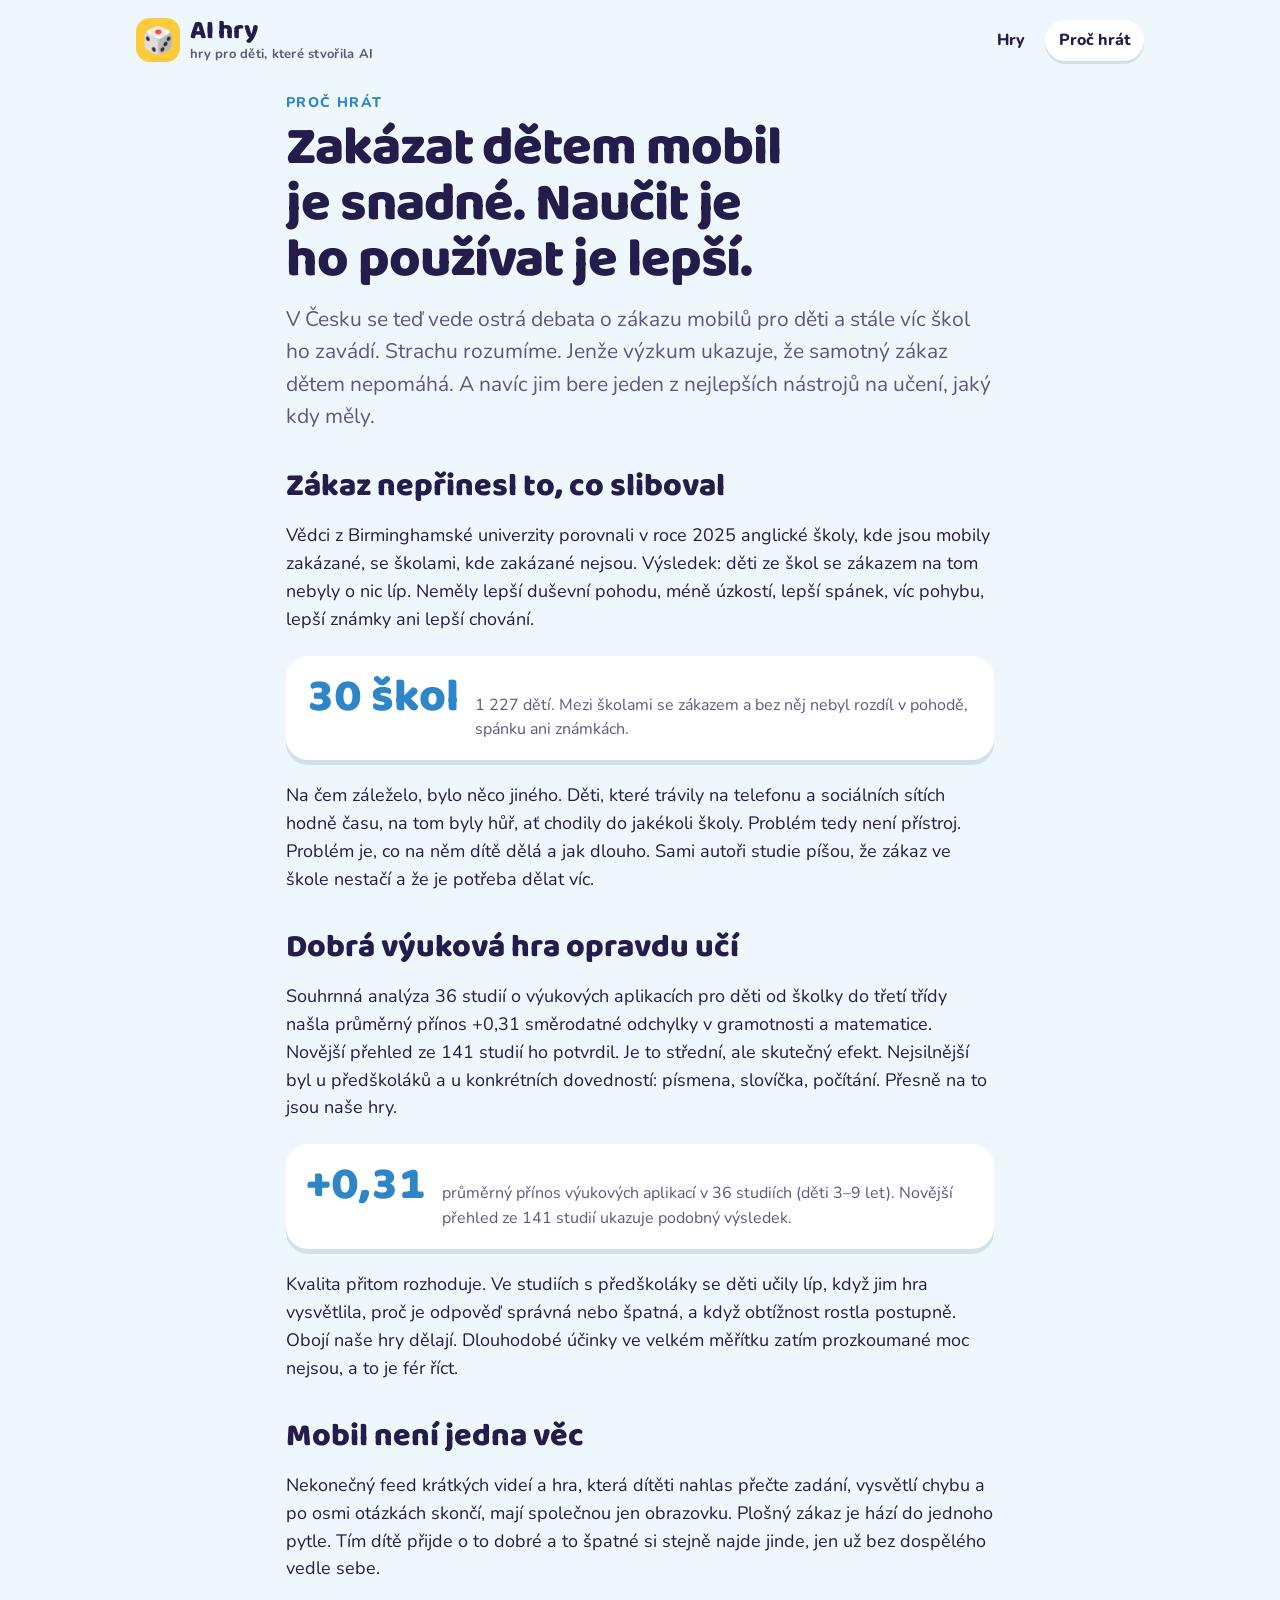
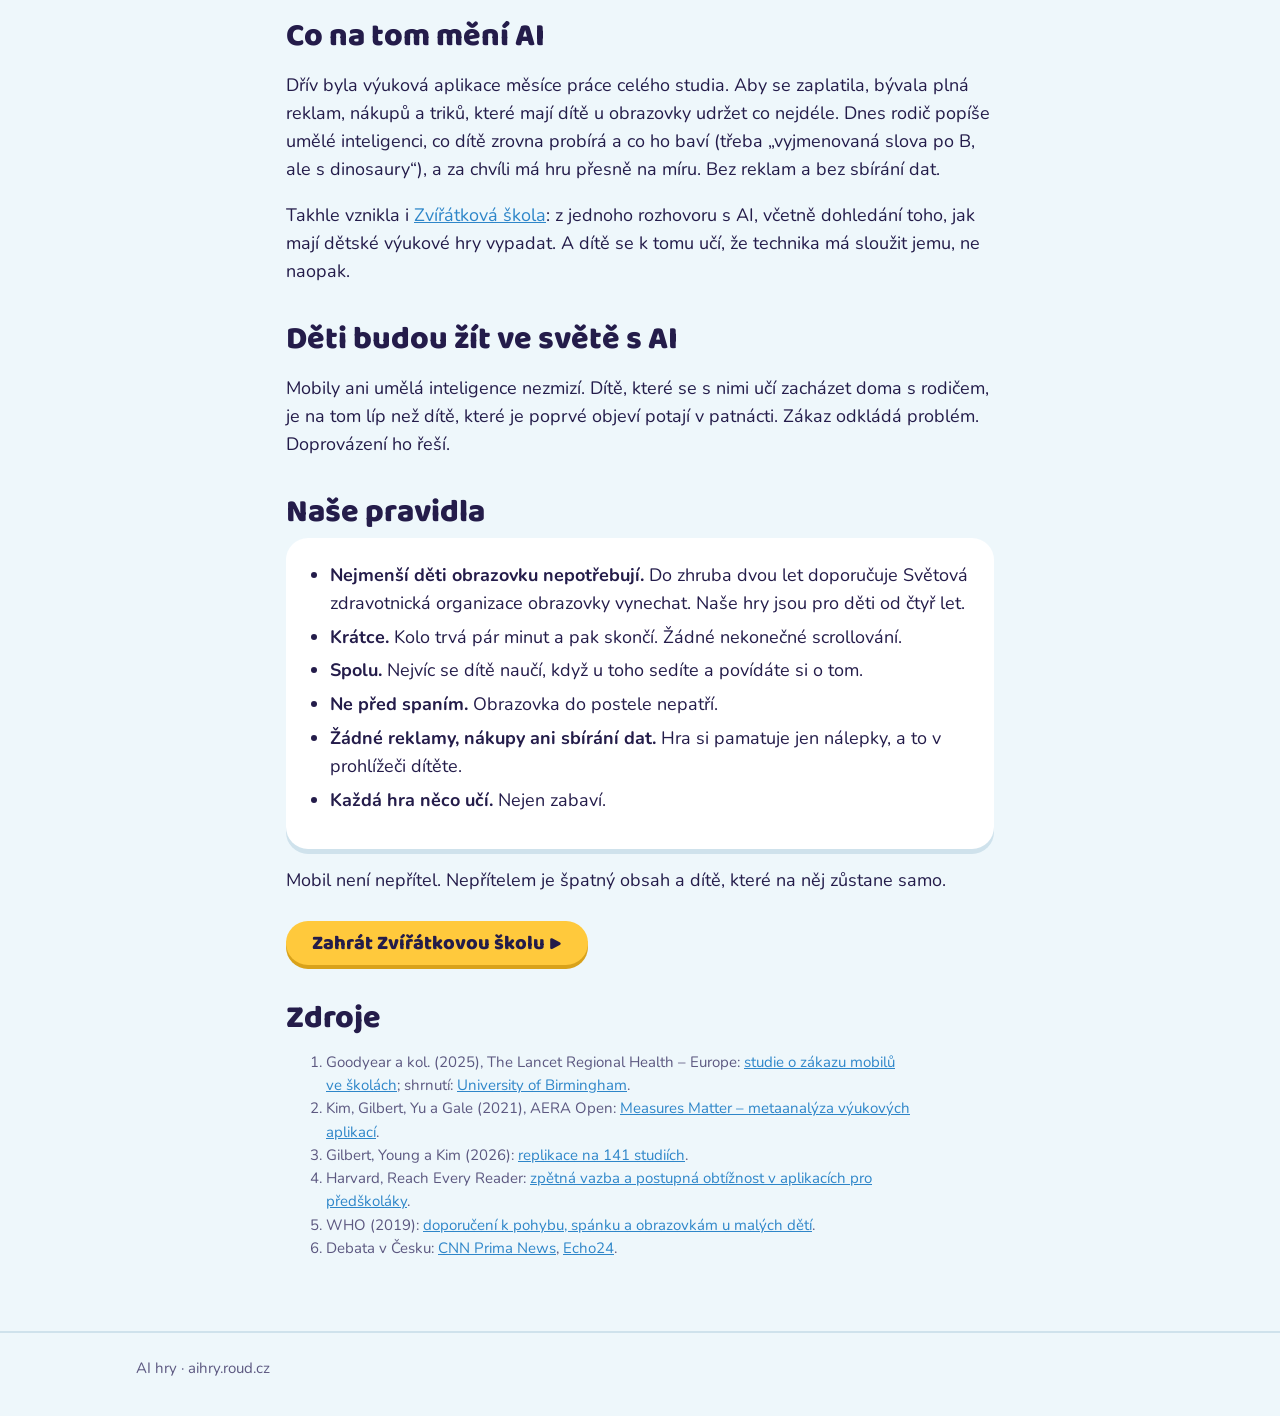
==== proc-hrat/index.html @ 156fb783 "Turn repo into aihry.roud.cz: game catalog and article Catalog of kids' learning games filterable by" ====
<!doctype html>
<html lang="cs">
<head>
<meta charset="utf-8">
<meta name="viewport" content="width=device-width, initial-scale=1, viewport-fit=cover">
<title>Proč AI hry pro děti</title>
<meta name="claude:viewport-fit-sides" content="cover">
<meta name="description" content="Plošný zákaz mobilů dětem nepomáhá. Dobrá výuková hra ano. Co říká výzkum a jaká pravidla dodržujeme.">
<link rel="stylesheet" href="https://fonts.googleapis.com/css2?family=Baloo+2:wght@600;800&family=Nunito:wght@600;700;800&display=swap">
<link rel="stylesheet" href="../assets/site.css">
</head>
<body>
<header class="top">
  <div class="wrap">
    <a class="brand" href="../">
      <span class="mark" aria-hidden="true">🎲</span>
      <span><b>AI hry</b><small>hry pro děti, které stvořila AI</small></span>
    </a>
    <nav class="nav" aria-label="Hlavní">
      <a href="../">Hry</a>
      <a href="./" aria-current="page">Proč hrát</a>
    </nav>
  </div>
</header>

<main class="article">
  <div class="wrap">
    <div class="kicker">Proč hrát</div>
    <h1>Zakázat dětem mobil je snadné. Naučit je ho používat je lepší.</h1>
    <p class="lead">V Česku se teď vede ostrá debata o zákazu mobilů pro děti a stále víc škol ho zavádí. Strachu rozumíme. Jenže výzkum ukazuje, že samotný zákaz dětem nepomáhá. A navíc jim bere jeden z nejlepších nástrojů na učení, jaký kdy měly.</p>

    <h2>Zákaz nepřinesl to, co sliboval</h2>
    <p>Vědci z Birminghamské univerzity porovnali v roce 2025 anglické školy, kde jsou mobily zakázané, se školami, kde zakázané nejsou. Výsledek: děti ze škol se zákazem na tom nebyly o nic líp. Neměly lepší duševní pohodu, méně úzkostí, lepší spánek, víc pohybu, lepší známky ani lepší chování.</p>
    <div class="fact"><b>30 škol</b><span>1 227 dětí. Mezi školami se zákazem a bez něj nebyl rozdíl v pohodě, spánku ani známkách.</span></div>
    <p>Na čem záleželo, bylo něco jiného. Děti, které trávily na telefonu a sociálních sítích hodně času, na tom byly hůř, ať chodily do jakékoli školy. Problém tedy není přístroj. Problém je, co na něm dítě dělá a jak dlouho. Sami autoři studie píšou, že zákaz ve škole nestačí a že je potřeba dělat víc.</p>

    <h2>Dobrá výuková hra opravdu učí</h2>
    <p>Souhrnná analýza 36 studií o výukových aplikacích pro děti od školky do třetí třídy našla průměrný přínos +0,31 směrodatné odchylky v gramotnosti a matematice. Novější přehled ze 141 studií ho potvrdil. Je to střední, ale skutečný efekt. Nejsilnější byl u předškoláků a u konkrétních dovedností: písmena, slovíčka, počítání. Přesně na to jsou naše hry.</p>
    <div class="fact"><b>+0,31</b><span>průměrný přínos výukových aplikací v 36 studiích (děti 3–9 let). Novější přehled ze 141 studií ukazuje podobný výsledek.</span></div>
    <p>Kvalita přitom rozhoduje. Ve studiích s předškoláky se děti učily líp, když jim hra vysvětlila, proč je odpověď správná nebo špatná, a když obtížnost rostla postupně. Obojí naše hry dělají. Dlouhodobé účinky ve velkém měřítku zatím prozkoumané moc nejsou, a to je fér říct.</p>

    <h2>Mobil není jedna věc</h2>
    <p>Nekonečný feed krátkých videí a hra, která dítěti nahlas přečte zadání, vysvětlí chybu a po osmi otázkách skončí, mají společnou jen obrazovku. Plošný zákaz je hází do jednoho pytle. Tím dítě přijde o to dobré a to špatné si stejně najde jinde, jen už bez dospělého vedle sebe.</p>

    <h2>Co na tom mění AI</h2>
    <p>Dřív byla výuková aplikace měsíce práce celého studia. Aby se zaplatila, bývala plná reklam, nákupů a triků, které mají dítě u obrazovky udržet co nejdéle. Dnes rodič popíše umělé inteligenci, co dítě zrovna probírá a co ho baví (třeba „vyjmenovaná slova po B, ale s dinosaury“), a za chvíli má hru přesně na míru. Bez reklam a bez sbírání dat.</p>
    <p>Takhle vznikla i <a href="../hry/zviratkova-skola/">Zvířátková škola</a>: z jednoho rozhovoru s AI, včetně dohledání toho, jak mají dětské výukové hry vypadat. A dítě se k tomu učí, že technika má sloužit jemu, ne naopak.</p>

    <h2>Děti budou žít ve světě s AI</h2>
    <p>Mobily ani umělá inteligence nezmizí. Dítě, které se s nimi učí zacházet doma s rodičem, je na tom líp než dítě, které je poprvé objeví potají v patnácti. Zákaz odkládá problém. Doprovázení ho řeší.</p>

    <h2>Naše pravidla</h2>
    <div class="rules">
      <ul>
        <li><b>Nejmenší děti obrazovku nepotřebují.</b> Do zhruba dvou let doporučuje Světová zdravotnická organizace obrazovky vynechat. Naše hry jsou pro děti od čtyř let.</li>
        <li><b>Krátce.</b> Kolo trvá pár minut a pak skončí. Žádné nekonečné scrollování.</li>
        <li><b>Spolu.</b> Nejvíc se dítě naučí, když u toho sedíte a povídáte si o tom.</li>
        <li><b>Ne před spaním.</b> Obrazovka do postele nepatří.</li>
        <li><b>Žádné reklamy, nákupy ani sbírání dat.</b> Hra si pamatuje jen nálepky, a to v prohlížeči dítěte.</li>
        <li><b>Každá hra něco učí.</b> Nejen zabaví.</li>
      </ul>
    </div>

    <p>Mobil není nepřítel. Nepřítelem je špatný obsah a dítě, které na něj zůstane samo.</p>

    <div class="cta">
      <a class="play" href="../hry/zviratkova-skola/">Zahrát Zvířátkovou školu ▶</a>
    </div>

    <h2>Zdroje</h2>
    <ol class="sources">
      <li>Goodyear a kol. (2025), The Lancet Regional Health – Europe: <a href="https://pmc.ncbi.nlm.nih.gov/articles/PMC11850730/">studie o zákazu mobilů ve školách</a>; shrnutí: <a href="https://www.birmingham.ac.uk/news/2025/school-bans-alone-not-enough-to-tackle-negative-impacts-of-phone-and-social-media-use">University of Birmingham</a>.</li>
      <li>Kim, Gilbert, Yu a Gale (2021), AERA Open: <a href="https://doaj.org/article/f2edb9ab9f2e49169c5c4ee715c3994b">Measures Matter – metaanalýza výukových aplikací</a>.</li>
      <li>Gilbert, Young a Kim (2026): <a href="https://edworkingpapers.com/ai26-1579">replikace na 141 studiích</a>.</li>
      <li>Harvard, Reach Every Reader: <a href="https://reacheveryreader.gse.harvard.edu/which-mobile-app-feedback-and-leveling-designs-best-scaffold-preschool-learning">zpětná vazba a postupná obtížnost v aplikacích pro předškoláky</a>.</li>
      <li>WHO (2019): <a href="https://www.who.int/news/item/24-04-2019-to-grow-up-healthy-children-need-to-sit-less-and-play-more">doporučení k pohybu, spánku a obrazovkám u malých dětí</a>.</li>
      <li>Debata v Česku: <a href="https://cnn.iprima.cz/zakaz-mobilu-o-hodine-i-pri-vyuce-v-cesku-pribyva-skol-ktera-zavadi-nova-opatreni-446130">CNN Prima News</a>, <a href="https://echo24.cz/a/HmUvE/zpravy-domov-zakaz-mobilu-ve-skolach-rozdeluje-cesko-pomuze-detem-nebo-jde-o-zbytecny-zakon">Echo24</a>.</li>
    </ol>
  </div>
</main>

<footer class="foot">
  <div class="wrap">AI hry · aihry.roud.cz</div>
</footer>
</body>
</html>
---- assets/site.css ----
/* Layout: úzký sloupec s hlavičkou, filtry v řadě čipů a mřížka karet her; článek je jeden čitelný sloupec */
:root {
  --bg: #EEF7FB;
  --surface: #FFFFFF;
  --surface-2: #E1F0F7;
  --line: #CFE2EC;
  --ink: #241C4A;
  --ink-soft: #5C5880;
  --accent: #2E86C9;
  --accent-ink: #FFFFFF;
  --sun: #FFC93C;
  --sun-tint: #FFF1C7;
  --grass-tint: #DDF3D8;
  --berry-tint: #FDE1E9;
  --lake-tint: #D7EEFA;
  --display: "Baloo 2", "Trebuchet MS", system-ui, sans-serif;
  --body: "Nunito", "Segoe UI", system-ui, sans-serif;
  --emoji: "Apple Color Emoji", "Segoe UI Emoji", "Noto Color Emoji", sans-serif;
}
@media (prefers-color-scheme: dark) {
  :root:not([data-theme="light"]) {
    --bg: #141229; --surface: #1E1B3A; --surface-2: #272449; --line: #343060;
    --ink: #EEEBFF; --ink-soft: #ADA9D4; --accent: #6BB8F0; --accent-ink: #10102A;
    --sun: #FFD25E; --sun-tint: #3A3320; --grass-tint: #1F3A2A; --berry-tint: #3E2333; --lake-tint: #1D3247;
    color-scheme: dark;
  }
}
:root[data-theme="dark"] {
  --bg: #141229; --surface: #1E1B3A; --surface-2: #272449; --line: #343060;
  --ink: #EEEBFF; --ink-soft: #ADA9D4; --accent: #6BB8F0; --accent-ink: #10102A;
  --sun: #FFD25E; --sun-tint: #3A3320; --grass-tint: #1F3A2A; --berry-tint: #3E2333; --lake-tint: #1D3247;
  color-scheme: dark;
}

[hidden] { display: none !important; }
html { -webkit-text-size-adjust: 100%; }
body {
  margin: 0; background: var(--bg); color: var(--ink);
  font-family: var(--body); font-size: 18px; line-height: 1.55;
}
a { color: var(--accent); }
a:focus-visible, button:focus-visible { outline: 3px solid var(--accent); outline-offset: 3px; border-radius: 8px; }

.wrap {
  box-sizing: border-box; max-width: 1040px; margin: 0 auto;
  padding-left: max(16px, env(safe-area-inset-left, 0px));
  padding-right: max(16px, env(safe-area-inset-right, 0px));
}

/* hlavička */
.top { padding-block: 18px; }
.top .wrap { display: flex; align-items: center; justify-content: space-between; gap: 16px; flex-wrap: wrap; }
.brand { display: flex; align-items: center; gap: 10px; text-decoration: none; color: var(--ink); }
.brand .mark {
  width: 44px; height: 44px; border-radius: 14px; display: grid; place-items: center;
  background: var(--sun); font-family: var(--emoji); font-size: 26px; line-height: 1;
}
.brand b { font: 800 26px/1 var(--display); letter-spacing: -.01em; }
.brand small { display: block; color: var(--ink-soft); font: 700 13px/1.2 var(--body); letter-spacing: .02em; }
.nav { display: flex; gap: 6px; flex-wrap: wrap; }
.nav a {
  text-decoration: none; color: var(--ink); font-weight: 800; font-size: 16px;
  padding: 8px 14px; border-radius: 999px;
}
.nav a[aria-current="page"] { background: var(--surface); box-shadow: 0 3px 0 var(--line); }

/* úvod katalogu */
.intro { padding-block: 18px 8px; display: grid; gap: 14px; }
.intro h1 {
  margin: 0; font: 800 clamp(36px, 7vw, 60px)/1.02 var(--display); letter-spacing: -.02em;
  text-wrap: balance; max-width: 18ch;
}
.intro p { margin: 0; max-width: 60ch; color: var(--ink-soft); font-size: 19px; }
.intro .why { font-weight: 800; }

/* filtry */
.filters { padding-block: 22px 8px; display: grid; gap: 10px; }
.filter-row { display: flex; align-items: center; gap: 8px; flex-wrap: wrap; }
.filter-row > span {
  min-width: 92px; color: var(--ink-soft); font-size: 13px; font-weight: 800;
  text-transform: uppercase; letter-spacing: .08em;
}
.chip {
  border: 2px solid var(--line); background: var(--surface); color: var(--ink);
  font: 800 15px/1 var(--body); padding: 9px 14px; border-radius: 999px; cursor: pointer;
}
.chip[aria-pressed="true"] { background: var(--ink); border-color: var(--ink); color: var(--bg); }
.result-count { color: var(--ink-soft); font-weight: 700; font-size: 15px; font-variant-numeric: tabular-nums; }

/* karty her */
.grid { padding-block: 12px 40px; display: grid; gap: 18px; grid-template-columns: repeat(auto-fill, minmax(min(100%, 300px), 1fr)); }
.game {
  display: flex; flex-direction: column; min-width: 0;
  background: var(--surface); border-radius: 26px; overflow: hidden; box-shadow: 0 6px 0 var(--line);
}
.game .cover {
  display: grid; place-items: center; aspect-ratio: 16 / 9; max-width: 100%;
  background: var(--tint, var(--surface-2));
  font-family: var(--emoji); font-size: clamp(54px, 9vw, 72px); line-height: 1; letter-spacing: .05em;
  text-decoration: none;
}
.game .body { padding: 16px 18px 18px; display: flex; flex-direction: column; gap: 10px; flex: 1; }
.game h2 { margin: 0; font: 800 26px/1.05 var(--display); }
.game h2 a { color: var(--ink); text-decoration: none; }
.game p { margin: 0; color: var(--ink-soft); font-size: 16px; line-height: 1.45; }
.meta { display: flex; gap: 6px; flex-wrap: wrap; }
.meta .cat { background: var(--sun-tint); color: var(--ink); }
.meta .age { background: var(--lake-tint); color: var(--ink); }
.meta .tag { background: transparent; border: 1.5px solid var(--line); color: var(--ink-soft); cursor: pointer; }
.meta span, .meta button {
  font: 800 13px/1 var(--body); padding: 6px 10px; border-radius: 999px; border: 0;
}
.play {
  margin-top: auto; align-self: flex-start; text-decoration: none;
  background: var(--sun); color: #241C4A; font: 800 20px/1 var(--display);
  padding: 12px 26px; border-radius: 999px; box-shadow: 0 4px 0 #D9A21A;
}
.empty { padding-block: 24px; color: var(--ink-soft); font-weight: 700; }

/* článek */
.article { padding-block: 12px 56px; }
.article .wrap { max-width: 740px; }
.article .kicker { color: var(--accent); font-weight: 800; font-size: 14px; text-transform: uppercase; letter-spacing: .1em; }
.article h1 { margin: 6px 0 14px; font: 800 clamp(34px, 6.4vw, 54px)/1.04 var(--display); letter-spacing: -.02em; text-wrap: balance; }
.article .lead { font-size: 21px; color: var(--ink-soft); margin: 0 0 8px; }
.article h2 { margin: 36px 0 8px; font: 800 clamp(26px, 4.4vw, 32px)/1.1 var(--display); text-wrap: balance; }
.article p, .article li { max-width: 65ch; }
.article ul { padding-left: 22px; display: grid; gap: 6px; }
.fact {
  margin: 22px 0; padding: 18px 20px; border-radius: 22px; background: var(--surface);
  box-shadow: 0 5px 0 var(--line); display: grid; grid-template-columns: auto 1fr; gap: 6px 16px; align-items: baseline;
}
.fact b { font: 800 clamp(34px, 7vw, 46px)/1 var(--display); color: var(--accent); font-variant-numeric: tabular-nums; }
.fact span { color: var(--ink-soft); font-size: 16px; }
.rules { background: var(--surface); border-radius: 22px; padding: 6px 22px 16px; box-shadow: 0 5px 0 var(--line); }
.sources { font-size: 15px; color: var(--ink-soft); }
.sources li { overflow-wrap: anywhere; }
.cta { display: flex; gap: 12px; flex-wrap: wrap; margin-top: 26px; }

.foot { padding-block: 24px 36px; color: var(--ink-soft); font-size: 15px; border-top: 2px solid var(--line); }

@media (prefers-reduced-motion: reduce) { * { transition: none !important; animation: none !important; } }
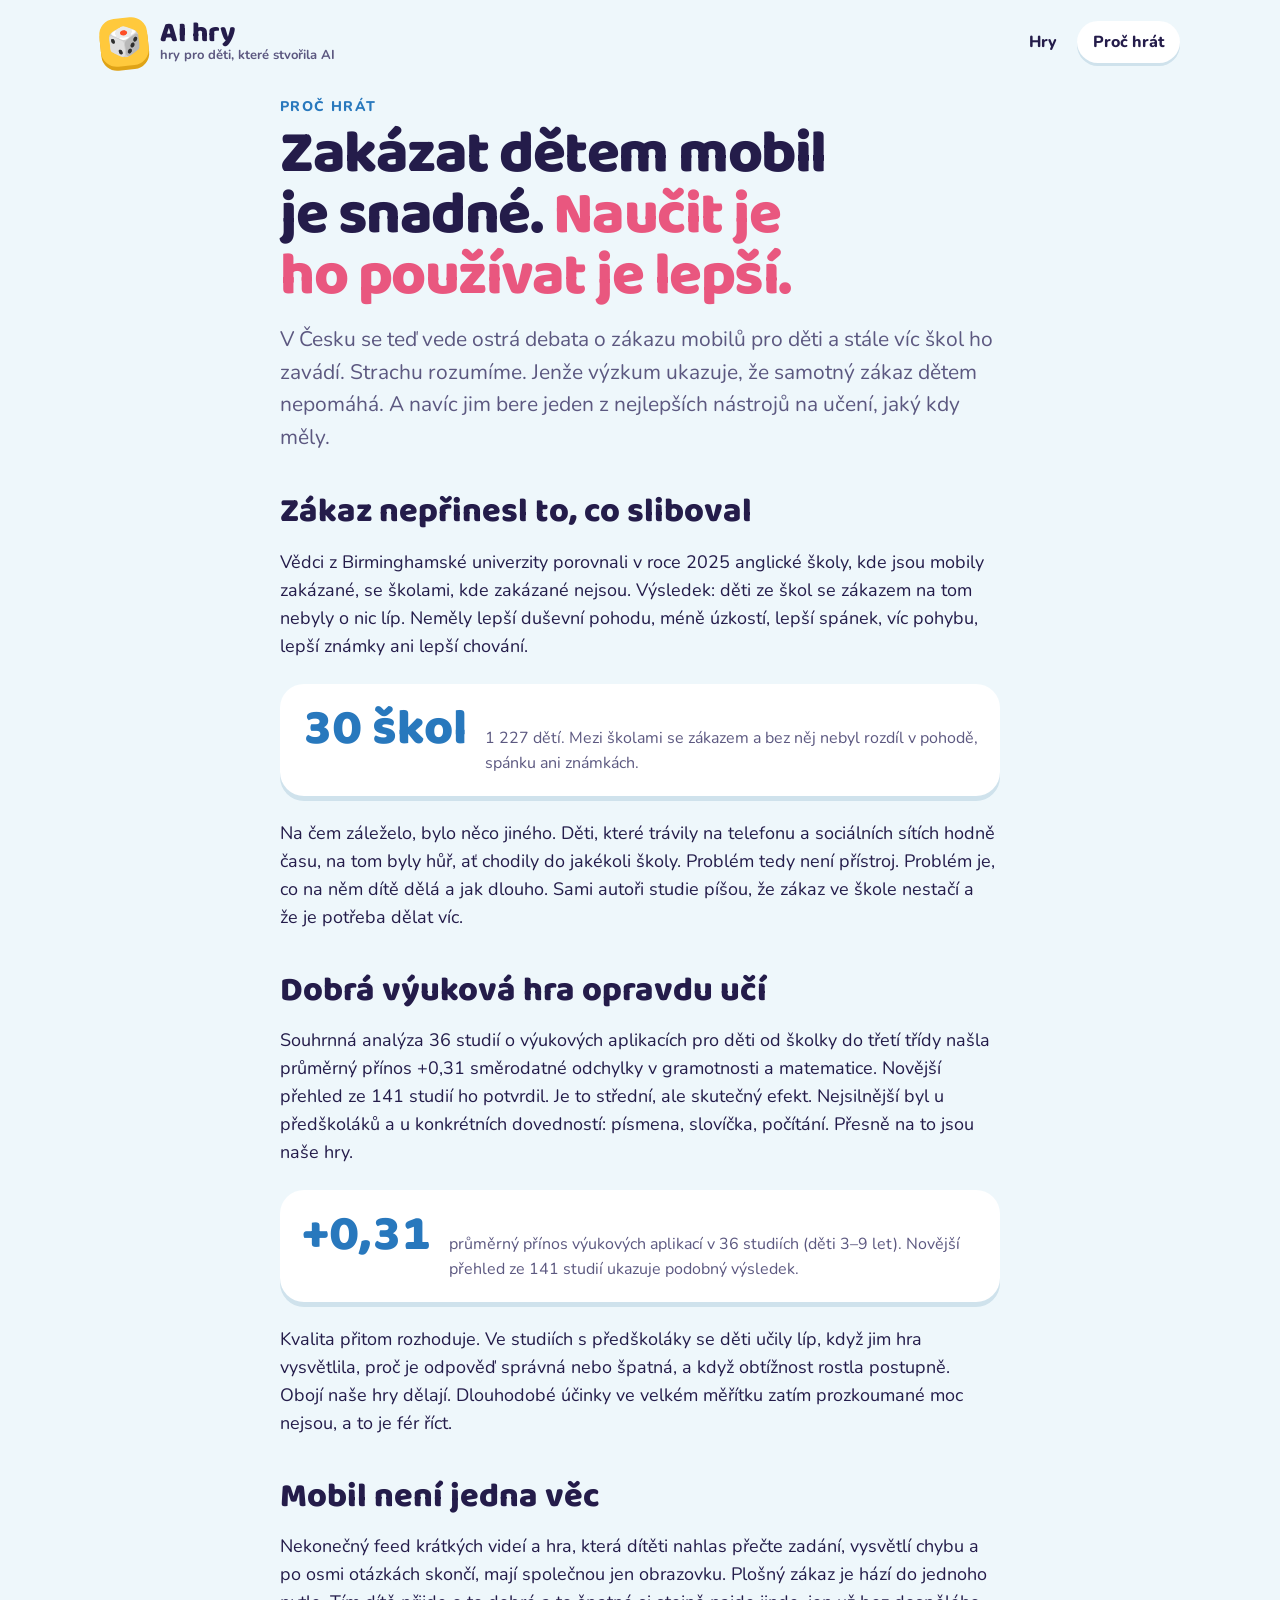
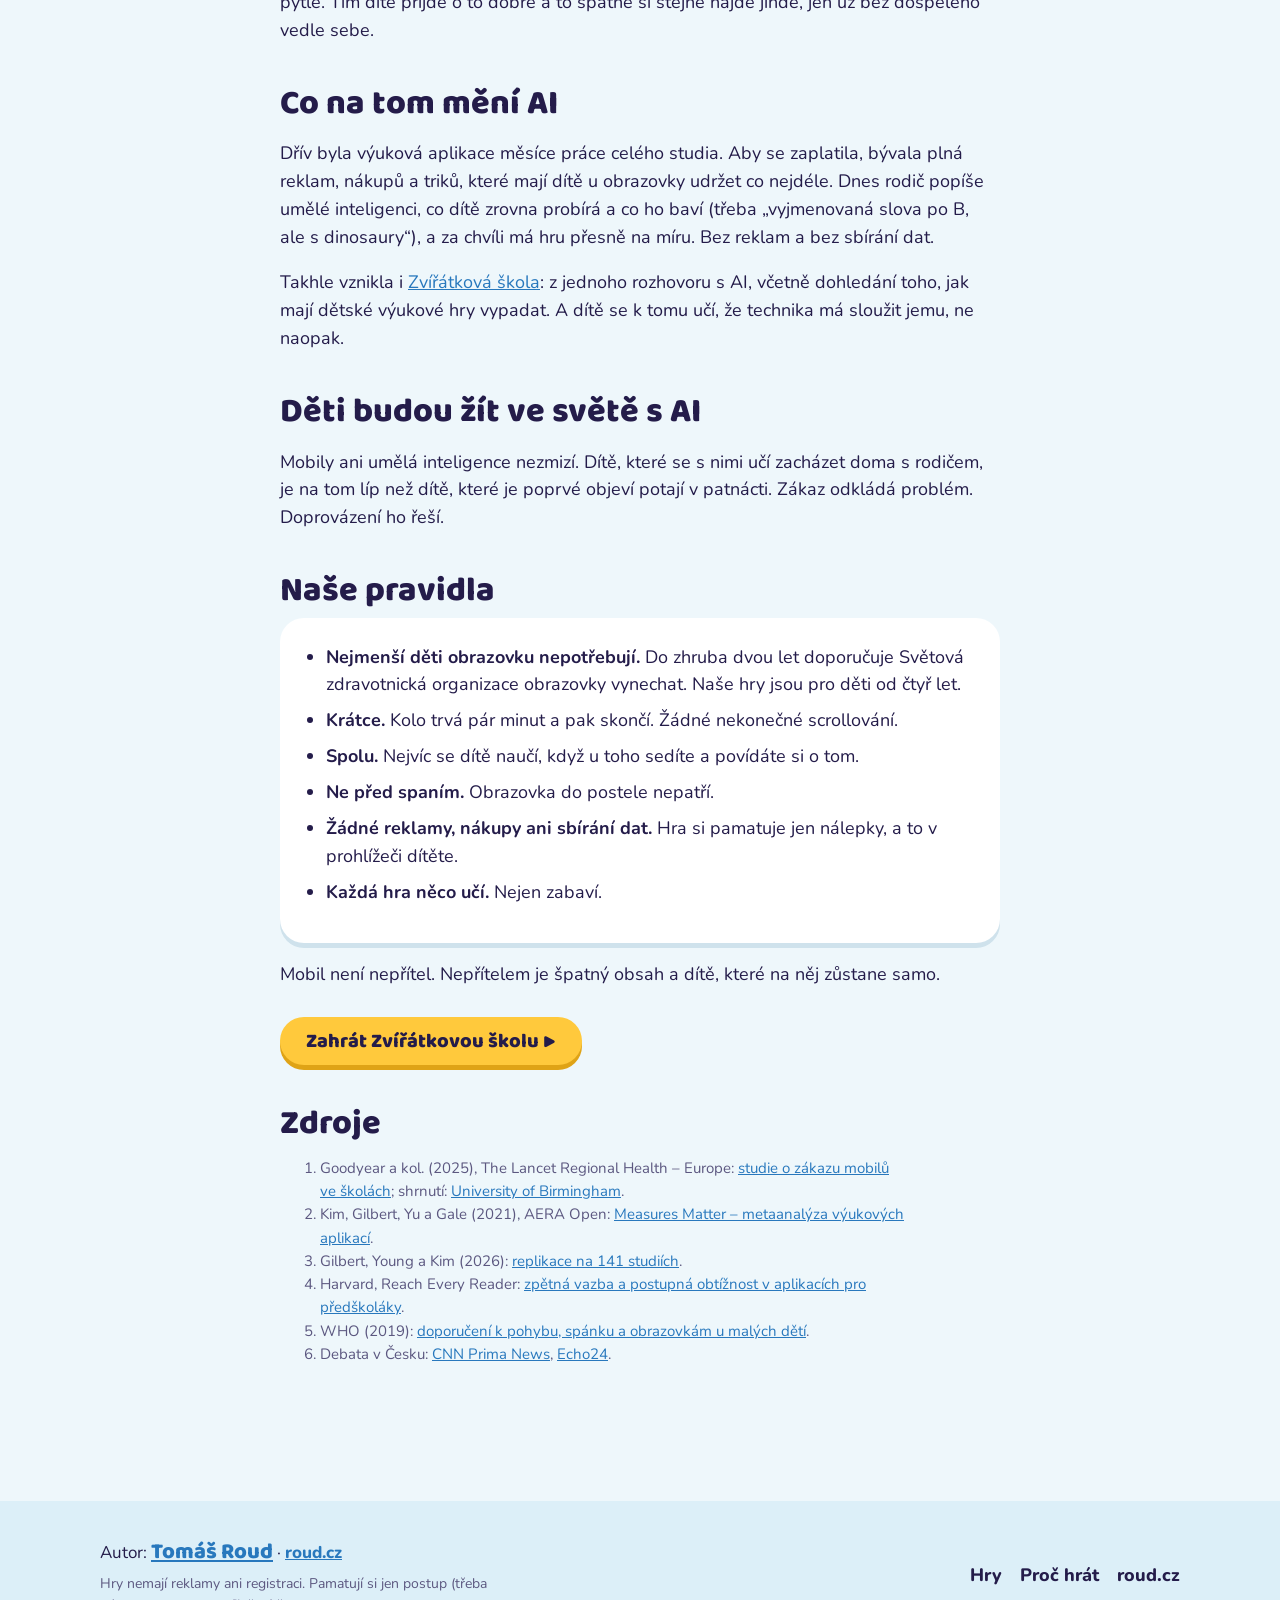
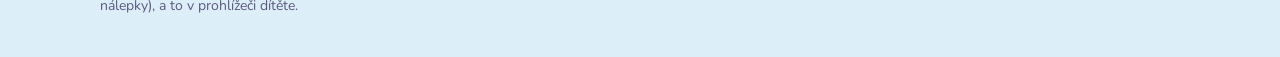
==== commit 09ad7aa8: "Redesign aihry site, credit Tomáš Roud, drop GitHub Pages files New catalog layout with hero, perks," ====
--- a/proc-hrat/index.html
+++ b/proc-hrat/index.html
@@ -5,6 +5,7 @@
 <meta name="viewport" content="width=device-width, initial-scale=1, viewport-fit=cover">
 <title>Proč AI hry pro děti</title>
 <meta name="claude:viewport-fit-sides" content="cover">
+<meta name="author" content="Tomáš Roud">
 <meta name="description" content="Plošný zákaz mobilů dětem nepomáhá. Dobrá výuková hra ano. Co říká výzkum a jaká pravidla dodržujeme.">
 <link rel="stylesheet" href="https://fonts.googleapis.com/css2?family=Baloo+2:wght@600;800&family=Nunito:wght@600;700;800&display=swap">
 <link rel="stylesheet" href="../assets/site.css">
@@ -25,8 +26,8 @@
 
 <main class="article">
   <div class="wrap">
-    <div class="kicker">Proč hrát</div>
-    <h1>Zakázat dětem mobil je snadné. Naučit je ho používat je lepší.</h1>
+    <span class="eyebrow">Proč hrát</span>
+    <h1>Zakázat dětem mobil je snadné. <em>Naučit je ho používat je lepší.</em></h1>
     <p class="lead">V Česku se teď vede ostrá debata o zákazu mobilů pro děti a stále víc škol ho zavádí. Strachu rozumíme. Jenže výzkum ukazuje, že samotný zákaz dětem nepomáhá. A navíc jim bere jeden z nejlepších nástrojů na učení, jaký kdy měly.</p>
 
     <h2>Zákaz nepřinesl to, co sliboval</h2>
@@ -64,7 +65,7 @@
     <p>Mobil není nepřítel. Nepřítelem je špatný obsah a dítě, které na něj zůstane samo.</p>
 
     <div class="cta">
-      <a class="play" href="../hry/zviratkova-skola/">Zahrát Zvířátkovou školu ▶</a>
+      <a class="btn primary" href="../hry/zviratkova-skola/">Zahrát Zvířátkovou školu ▶</a>
     </div>
 
     <h2>Zdroje</h2>
@@ -80,7 +81,17 @@
 </main>
 
 <footer class="foot">
-  <div class="wrap">AI hry · aihry.roud.cz</div>
+  <div class="wrap">
+    <div>
+      <p class="author">Autor: <b><a href="https://roud.cz/">Tomáš Roud</a></b> · <a href="https://roud.cz/">roud.cz</a></p>
+      <p class="note">Hry nemají reklamy ani registraci. Pamatují si jen postup (třeba nálepky), a to v prohlížeči dítěte.</p>
+    </div>
+    <nav aria-label="Patička">
+      <a href="../">Hry</a>
+      <a href="./">Proč hrát</a>
+      <a href="https://roud.cz/">roud.cz</a>
+    </nav>
+  </div>
 </footer>
 </body>
 </html>
--- a/assets/site.css
+++ b/assets/site.css
@@ -1,80 +1,150 @@
-/* Layout: úzký sloupec s hlavičkou, filtry v řadě čipů a mřížka karet her; článek je jeden čitelný sloupec */
+/* Layout: hřiště – hero se dvěma sloupci (text + plovoucí zvířátka), pás výhod, filtry a mřížka karet her,
+   tmavý pás s myšlenkou, tři kroky vzniku hry a patička s autorem; článek je jeden čitelný sloupec */
 :root {
   --bg: #EEF7FB;
+  --bg-deep: #DCEFF8;
   --surface: #FFFFFF;
-  --surface-2: #E1F0F7;
+  --surface-2: #E4F2F9;
   --line: #CFE2EC;
   --ink: #241C4A;
   --ink-soft: #5C5880;
-  --accent: #2E86C9;
-  --accent-ink: #FFFFFF;
+  --accent: #2878BD;
   --sun: #FFC93C;
+  --sun-deep: #DFA316;
+  --sun-ink: #241C4A;
   --sun-tint: #FFF1C7;
   --grass-tint: #DDF3D8;
+  --berry: #E9577F;
   --berry-tint: #FDE1E9;
   --lake-tint: #D7EEFA;
+  --band: #241C4A;
+  --band-ink: #F3F0FF;
+  --band-soft: #B9B4E0;
   --display: "Baloo 2", "Trebuchet MS", system-ui, sans-serif;
   --body: "Nunito", "Segoe UI", system-ui, sans-serif;
   --emoji: "Apple Color Emoji", "Segoe UI Emoji", "Noto Color Emoji", sans-serif;
 }
 @media (prefers-color-scheme: dark) {
   :root:not([data-theme="light"]) {
-    --bg: #141229; --surface: #1E1B3A; --surface-2: #272449; --line: #343060;
-    --ink: #EEEBFF; --ink-soft: #ADA9D4; --accent: #6BB8F0; --accent-ink: #10102A;
-    --sun: #FFD25E; --sun-tint: #3A3320; --grass-tint: #1F3A2A; --berry-tint: #3E2333; --lake-tint: #1D3247;
+    --bg: #141229; --bg-deep: #1A1736; --surface: #1F1C3C; --surface-2: #28254B; --line: #353166;
+    --ink: #EEEBFF; --ink-soft: #B0ACD6; --accent: #7CC0F2;
+    --sun: #FFD25E; --sun-deep: #C99A22; --sun-ink: #241C4A; --sun-tint: #3A3320;
+    --grass-tint: #1F3A2A; --berry: #FF7FA2; --berry-tint: #3E2333; --lake-tint: #1D3247;
+    --band: #2C2858; --band-ink: #F3F0FF; --band-soft: #B9B4E0;
     color-scheme: dark;
   }
 }
 :root[data-theme="dark"] {
-  --bg: #141229; --surface: #1E1B3A; --surface-2: #272449; --line: #343060;
-  --ink: #EEEBFF; --ink-soft: #ADA9D4; --accent: #6BB8F0; --accent-ink: #10102A;
-  --sun: #FFD25E; --sun-tint: #3A3320; --grass-tint: #1F3A2A; --berry-tint: #3E2333; --lake-tint: #1D3247;
+  --bg: #141229; --bg-deep: #1A1736; --surface: #1F1C3C; --surface-2: #28254B; --line: #353166;
+  --ink: #EEEBFF; --ink-soft: #B0ACD6; --accent: #7CC0F2;
+  --sun: #FFD25E; --sun-deep: #C99A22; --sun-ink: #241C4A; --sun-tint: #3A3320;
+  --grass-tint: #1F3A2A; --berry: #FF7FA2; --berry-tint: #3E2333; --lake-tint: #1D3247;
+  --band: #2C2858; --band-ink: #F3F0FF; --band-soft: #B9B4E0;
   color-scheme: dark;
 }
 
 [hidden] { display: none !important; }
-html { -webkit-text-size-adjust: 100%; }
+html { -webkit-text-size-adjust: 100%; scroll-behavior: smooth; }
 body {
   margin: 0; background: var(--bg); color: var(--ink);
   font-family: var(--body); font-size: 18px; line-height: 1.55;
 }
 a { color: var(--accent); }
-a:focus-visible, button:focus-visible { outline: 3px solid var(--accent); outline-offset: 3px; border-radius: 8px; }
+a:focus-visible, button:focus-visible { outline: 3px solid var(--accent); outline-offset: 3px; border-radius: 10px; }
 
 .wrap {
-  box-sizing: border-box; max-width: 1040px; margin: 0 auto;
-  padding-left: max(16px, env(safe-area-inset-left, 0px));
-  padding-right: max(16px, env(safe-area-inset-right, 0px));
-}
-
-/* hlavička */
+  box-sizing: border-box; max-width: 1120px; margin: 0 auto;
+  padding-left: max(20px, env(safe-area-inset-left, 0px));
+  padding-right: max(20px, env(safe-area-inset-right, 0px));
+}
+
+/* ---------- hlavička ---------- */
 .top { padding-block: 18px; }
 .top .wrap { display: flex; align-items: center; justify-content: space-between; gap: 16px; flex-wrap: wrap; }
-.brand { display: flex; align-items: center; gap: 10px; text-decoration: none; color: var(--ink); }
+.brand { display: flex; align-items: center; gap: 12px; text-decoration: none; color: var(--ink); }
 .brand .mark {
-  width: 44px; height: 44px; border-radius: 14px; display: grid; place-items: center;
-  background: var(--sun); font-family: var(--emoji); font-size: 26px; line-height: 1;
-}
-.brand b { font: 800 26px/1 var(--display); letter-spacing: -.01em; }
-.brand small { display: block; color: var(--ink-soft); font: 700 13px/1.2 var(--body); letter-spacing: .02em; }
-.nav { display: flex; gap: 6px; flex-wrap: wrap; }
+  width: 48px; height: 48px; border-radius: 16px; display: grid; place-items: center;
+  background: var(--sun); box-shadow: 0 4px 0 var(--sun-deep); rotate: -6deg;
+  font-family: var(--emoji); font-size: 28px; line-height: 1;
+}
+.brand b { display: block; font: 800 28px/1 var(--display); letter-spacing: -.01em; }
+.brand small { display: block; color: var(--ink-soft); font: 700 13px/1.2 var(--body); }
+.nav { display: flex; gap: 4px; flex-wrap: wrap; }
 .nav a {
   text-decoration: none; color: var(--ink); font-weight: 800; font-size: 16px;
-  padding: 8px 14px; border-radius: 999px;
-}
+  padding: 9px 16px; border-radius: 999px;
+}
+.nav a:hover { background: var(--surface-2); }
 .nav a[aria-current="page"] { background: var(--surface); box-shadow: 0 3px 0 var(--line); }
 
-/* úvod katalogu */
-.intro { padding-block: 18px 8px; display: grid; gap: 14px; }
-.intro h1 {
-  margin: 0; font: 800 clamp(36px, 7vw, 60px)/1.02 var(--display); letter-spacing: -.02em;
-  text-wrap: balance; max-width: 18ch;
-}
-.intro p { margin: 0; max-width: 60ch; color: var(--ink-soft); font-size: 19px; }
-.intro .why { font-weight: 800; }
-
-/* filtry */
-.filters { padding-block: 22px 8px; display: grid; gap: 10px; }
+/* ---------- tlačítka ---------- */
+.btn {
+  display: inline-flex; align-items: center; gap: 8px; text-decoration: none;
+  font: 800 20px/1 var(--display); padding: 14px 26px; border-radius: 999px;
+  transition: transform .12s, box-shadow .12s;
+}
+.btn:active { transform: translateY(3px); }
+.btn.primary { background: var(--sun); color: var(--sun-ink); box-shadow: 0 5px 0 var(--sun-deep); }
+.btn.primary:active { box-shadow: 0 2px 0 var(--sun-deep); }
+.btn.ghost { background: var(--surface); color: var(--ink); box-shadow: 0 5px 0 var(--line); }
+.btn.ghost:active { box-shadow: 0 2px 0 var(--line); }
+
+/* ---------- hero ---------- */
+.hero { padding-block: 24px 40px; }
+.hero .wrap { display: grid; gap: 32px; align-items: center; grid-template-columns: minmax(0, 1.1fr) minmax(0, .9fr); }
+.hero h1 {
+  margin: 0 0 16px; font: 800 clamp(40px, 7.2vw, 74px)/.98 var(--display); letter-spacing: -.025em;
+  text-wrap: balance;
+}
+.hero h1 em { font-style: normal; color: var(--berry); }
+.hero .lead { margin: 0 0 26px; max-width: 54ch; color: var(--ink-soft); font-size: 20px; }
+.hero .actions { display: flex; gap: 14px; flex-wrap: wrap; }
+
+.playground {
+  position: relative; aspect-ratio: 1 / 1; max-width: 100%; width: min(100%, 460px); justify-self: center;
+  border-radius: 40% 60% 55% 45% / 50% 45% 55% 50%;
+  background:
+    radial-gradient(circle at 30% 25%, var(--sun-tint) 0 22%, transparent 23%),
+    radial-gradient(circle at 75% 70%, var(--grass-tint) 0 28%, transparent 29%),
+    radial-gradient(circle at 70% 22%, var(--berry-tint) 0 16%, transparent 17%),
+    var(--lake-tint);
+}
+.playground .critter {
+  position: absolute; display: grid; place-items: center;
+  width: var(--s); height: var(--s); left: var(--x); top: var(--y);
+  border-radius: 50%; background: var(--surface); box-shadow: 0 6px 0 var(--line);
+  font-family: var(--emoji); font-size: calc(var(--s) * .56); line-height: 1;
+  animation: float 6s ease-in-out infinite; animation-delay: var(--d, 0s);
+}
+.playground .word {
+  position: absolute; left: var(--x); top: var(--y);
+  background: var(--surface); color: var(--ink); box-shadow: 0 4px 0 var(--line);
+  font: 800 clamp(16px, 2.6vw, 22px)/1 var(--display); padding: 10px 16px; border-radius: 999px;
+  rotate: var(--r, 0deg); white-space: nowrap;
+}
+.playground .word.adj { background: var(--sun); color: var(--sun-ink); box-shadow: 0 4px 0 var(--sun-deep); }
+
+/* ---------- pás výhod ---------- */
+.perks { padding-block: 0 8px; }
+.perks ul {
+  list-style: none; margin: 0; padding: 0;
+  display: grid; gap: 12px; grid-template-columns: repeat(auto-fit, minmax(min(100%, 220px), 1fr));
+}
+.perks li {
+  display: flex; align-items: center; gap: 12px; padding: 14px 16px;
+  background: var(--surface); border-radius: 20px; box-shadow: 0 4px 0 var(--line);
+  font-weight: 800; font-size: 16px; line-height: 1.25;
+}
+.perks li i { font-style: normal; font-family: var(--emoji); font-size: 26px; line-height: 1; }
+
+/* ---------- sekce her ---------- */
+.section { padding-block: 48px 8px; }
+.section-head { display: flex; align-items: end; justify-content: space-between; gap: 16px; flex-wrap: wrap; }
+.eyebrow { color: var(--accent); font-weight: 800; font-size: 14px; text-transform: uppercase; letter-spacing: .1em; }
+.section h2 { margin: 2px 0 0; font: 800 clamp(32px, 5vw, 46px)/1.02 var(--display); letter-spacing: -.02em; text-wrap: balance; }
+.result-count { color: var(--ink-soft); font-weight: 800; font-size: 15px; font-variant-numeric: tabular-nums; }
+
+.filters { margin-top: 18px; display: grid; gap: 10px; }
 .filter-row { display: flex; align-items: center; gap: 8px; flex-wrap: wrap; }
 .filter-row > span {
   min-width: 92px; color: var(--ink-soft); font-size: 13px; font-weight: 800;
@@ -84,59 +154,108 @@
   border: 2px solid var(--line); background: var(--surface); color: var(--ink);
   font: 800 15px/1 var(--body); padding: 9px 14px; border-radius: 999px; cursor: pointer;
 }
+.chip:hover { border-color: var(--ink-soft); }
 .chip[aria-pressed="true"] { background: var(--ink); border-color: var(--ink); color: var(--bg); }
-.result-count { color: var(--ink-soft); font-weight: 700; font-size: 15px; font-variant-numeric: tabular-nums; }
-
-/* karty her */
-.grid { padding-block: 12px 40px; display: grid; gap: 18px; grid-template-columns: repeat(auto-fill, minmax(min(100%, 300px), 1fr)); }
+
+.grid { padding-block: 22px 8px; display: grid; gap: 22px; grid-template-columns: repeat(auto-fill, minmax(min(100%, 320px), 1fr)); }
 .game {
   display: flex; flex-direction: column; min-width: 0;
-  background: var(--surface); border-radius: 26px; overflow: hidden; box-shadow: 0 6px 0 var(--line);
-}
+  background: var(--surface); border-radius: 28px; overflow: hidden; box-shadow: 0 6px 0 var(--line);
+  transition: transform .15s;
+}
+.game:hover { transform: translateY(-4px); }
 .game .cover {
-  display: grid; place-items: center; aspect-ratio: 16 / 9; max-width: 100%;
-  background: var(--tint, var(--surface-2));
-  font-family: var(--emoji); font-size: clamp(54px, 9vw, 72px); line-height: 1; letter-spacing: .05em;
+  position: relative; display: grid; place-items: center; aspect-ratio: 16 / 10; max-width: 100%;
+  background:
+    radial-gradient(circle, color-mix(in srgb, var(--ink) 9%, transparent) 1.5px, transparent 2px) 0 0 / 18px 18px,
+    var(--tint, var(--surface-2));
+  font-family: var(--emoji); font-size: clamp(58px, 9vw, 78px); line-height: 1; letter-spacing: .08em;
   text-decoration: none;
 }
-.game .body { padding: 16px 18px 18px; display: flex; flex-direction: column; gap: 10px; flex: 1; }
-.game h2 { margin: 0; font: 800 26px/1.05 var(--display); }
-.game h2 a { color: var(--ink); text-decoration: none; }
-.game p { margin: 0; color: var(--ink-soft); font-size: 16px; line-height: 1.45; }
+.game .cover .badge {
+  position: absolute; left: 14px; top: 14px;
+  background: var(--surface); color: var(--ink); font: 800 13px/1 var(--body); letter-spacing: 0;
+  padding: 7px 11px; border-radius: 999px; box-shadow: 0 3px 0 var(--line);
+}
+.game .body { padding: 18px 20px 20px; display: flex; flex-direction: column; gap: 12px; flex: 1; }
+.game h3 { margin: 0; font: 800 28px/1.05 var(--display); }
+.game h3 a { color: var(--ink); text-decoration: none; }
+.game p { margin: 0; color: var(--ink-soft); font-size: 16px; line-height: 1.5; }
 .meta { display: flex; gap: 6px; flex-wrap: wrap; }
+.meta span, .meta button { font: 800 13px/1 var(--body); padding: 7px 11px; border-radius: 999px; border: 0; }
 .meta .cat { background: var(--sun-tint); color: var(--ink); }
 .meta .age { background: var(--lake-tint); color: var(--ink); }
 .meta .tag { background: transparent; border: 1.5px solid var(--line); color: var(--ink-soft); cursor: pointer; }
-.meta span, .meta button {
-  font: 800 13px/1 var(--body); padding: 6px 10px; border-radius: 999px; border: 0;
-}
-.play {
-  margin-top: auto; align-self: flex-start; text-decoration: none;
-  background: var(--sun); color: #241C4A; font: 800 20px/1 var(--display);
-  padding: 12px 26px; border-radius: 999px; box-shadow: 0 4px 0 #D9A21A;
-}
+.meta .tag:hover { color: var(--ink); border-color: var(--ink-soft); }
+.game .btn { margin-top: auto; align-self: flex-start; }
+
+.soon {
+  display: grid; place-items: center; align-content: center; text-align: center; gap: 8px; padding: 28px;
+  border: 3px dashed var(--line); border-radius: 28px; color: var(--ink-soft); font-weight: 700;
+}
+.soon b { display: block; color: var(--ink); font: 800 24px/1.1 var(--display); }
+.soon i { font-style: normal; font-family: var(--emoji); font-size: 44px; line-height: 1; }
 .empty { padding-block: 24px; color: var(--ink-soft); font-weight: 700; }
 
-/* článek */
+/* ---------- tmavý pás s myšlenkou ---------- */
+.band { margin-top: 56px; background: var(--band); color: var(--band-ink); }
+.band .wrap { padding-block: 56px; display: grid; gap: 22px; grid-template-columns: minmax(0, 1.4fr) minmax(0, 1fr); align-items: center; }
+.band blockquote { margin: 0; font: 800 clamp(30px, 5vw, 50px)/1.05 var(--display); letter-spacing: -.02em; text-wrap: balance; }
+.band blockquote em { font-style: normal; color: var(--sun); }
+.band p { margin: 0 0 20px; color: var(--band-soft); font-size: 18px; }
+.band .stat { display: flex; align-items: baseline; gap: 12px; margin-bottom: 20px; }
+.band .stat b { font: 800 56px/1 var(--display); color: var(--sun); font-variant-numeric: tabular-nums; }
+.band .stat span { color: var(--band-soft); font-size: 16px; font-weight: 700; }
+
+/* ---------- jak hry vznikají ---------- */
+.steps { list-style: none; margin: 22px 0 0; padding: 0; display: grid; gap: 18px; grid-template-columns: repeat(auto-fit, minmax(min(100%, 260px), 1fr)); counter-reset: step; }
+.steps li { position: relative; background: var(--surface); border-radius: 26px; padding: 22px 22px 22px; box-shadow: 0 5px 0 var(--line); counter-increment: step; }
+.steps li::before {
+  content: counter(step); display: grid; place-items: center; width: 44px; height: 44px; margin-bottom: 12px;
+  border-radius: 14px; background: var(--sun); color: var(--sun-ink); font: 800 24px/1 var(--display);
+}
+.steps b { display: block; font: 800 22px/1.15 var(--display); margin-bottom: 6px; }
+.steps span { color: var(--ink-soft); font-size: 16px; }
+
+/* ---------- článek ---------- */
 .article { padding-block: 12px 56px; }
-.article .wrap { max-width: 740px; }
-.article .kicker { color: var(--accent); font-weight: 800; font-size: 14px; text-transform: uppercase; letter-spacing: .1em; }
-.article h1 { margin: 6px 0 14px; font: 800 clamp(34px, 6.4vw, 54px)/1.04 var(--display); letter-spacing: -.02em; text-wrap: balance; }
+.article .wrap { max-width: 760px; }
+.article .eyebrow { display: block; }
+.article h1 { margin: 6px 0 16px; font: 800 clamp(36px, 6.6vw, 60px)/1.02 var(--display); letter-spacing: -.025em; text-wrap: balance; }
+.article h1 em { font-style: normal; color: var(--berry); }
 .article .lead { font-size: 21px; color: var(--ink-soft); margin: 0 0 8px; }
-.article h2 { margin: 36px 0 8px; font: 800 clamp(26px, 4.4vw, 32px)/1.1 var(--display); text-wrap: balance; }
+.article h2 { margin: 40px 0 8px; font: 800 clamp(26px, 4.4vw, 34px)/1.1 var(--display); text-wrap: balance; }
 .article p, .article li { max-width: 65ch; }
-.article ul { padding-left: 22px; display: grid; gap: 6px; }
+.article ul { padding-left: 22px; display: grid; gap: 8px; }
 .fact {
-  margin: 22px 0; padding: 18px 20px; border-radius: 22px; background: var(--surface);
-  box-shadow: 0 5px 0 var(--line); display: grid; grid-template-columns: auto 1fr; gap: 6px 16px; align-items: baseline;
-}
-.fact b { font: 800 clamp(34px, 7vw, 46px)/1 var(--display); color: var(--accent); font-variant-numeric: tabular-nums; }
-.fact span { color: var(--ink-soft); font-size: 16px; }
-.rules { background: var(--surface); border-radius: 22px; padding: 6px 22px 16px; box-shadow: 0 5px 0 var(--line); }
+  margin: 24px 0; padding: 20px 22px; border-radius: 24px; background: var(--surface);
+  box-shadow: 0 5px 0 var(--line); display: flex; flex-wrap: wrap; gap: 6px 18px; align-items: baseline;
+}
+.fact b { font: 800 clamp(36px, 7vw, 50px)/1 var(--display); color: var(--accent); font-variant-numeric: tabular-nums; }
+.fact span { flex: 1 1 240px; min-width: 0; color: var(--ink-soft); font-size: 16px; }
+.rules { background: var(--surface); border-radius: 24px; padding: 8px 24px 18px; box-shadow: 0 5px 0 var(--line); }
 .sources { font-size: 15px; color: var(--ink-soft); }
 .sources li { overflow-wrap: anywhere; }
-.cta { display: flex; gap: 12px; flex-wrap: wrap; margin-top: 26px; }
-
-.foot { padding-block: 24px 36px; color: var(--ink-soft); font-size: 15px; border-top: 2px solid var(--line); }
-
-@media (prefers-reduced-motion: reduce) { * { transition: none !important; animation: none !important; } }
+.cta { display: flex; gap: 12px; flex-wrap: wrap; margin-top: 28px; }
+
+/* ---------- patička ---------- */
+.foot { margin-top: 64px; background: var(--bg-deep); }
+.foot .wrap { padding-block: 34px 40px; display: flex; justify-content: space-between; align-items: center; gap: 20px 32px; flex-wrap: wrap; }
+.foot .author { margin: 0; font-size: 17px; }
+.foot .author b { font-family: var(--display); font-size: 22px; }
+.foot .author a { font-weight: 800; }
+.foot .note { margin: 4px 0 0; color: var(--ink-soft); font-size: 14px; max-width: 52ch; }
+.foot nav { display: flex; gap: 18px; flex-wrap: wrap; font-weight: 800; }
+.foot nav a { color: var(--ink); text-decoration: none; }
+.foot nav a:hover { text-decoration: underline; }
+
+@keyframes float { 50% { transform: translateY(-12px) rotate(4deg); } }
+
+@media (max-width: 800px) {
+  .hero .wrap, .band .wrap { grid-template-columns: minmax(0, 1fr); }
+  .playground { width: min(100%, 380px); }
+}
+@media (prefers-reduced-motion: reduce) {
+  html { scroll-behavior: auto; }
+  *, *::before, *::after { transition: none !important; animation: none !important; }
+}
